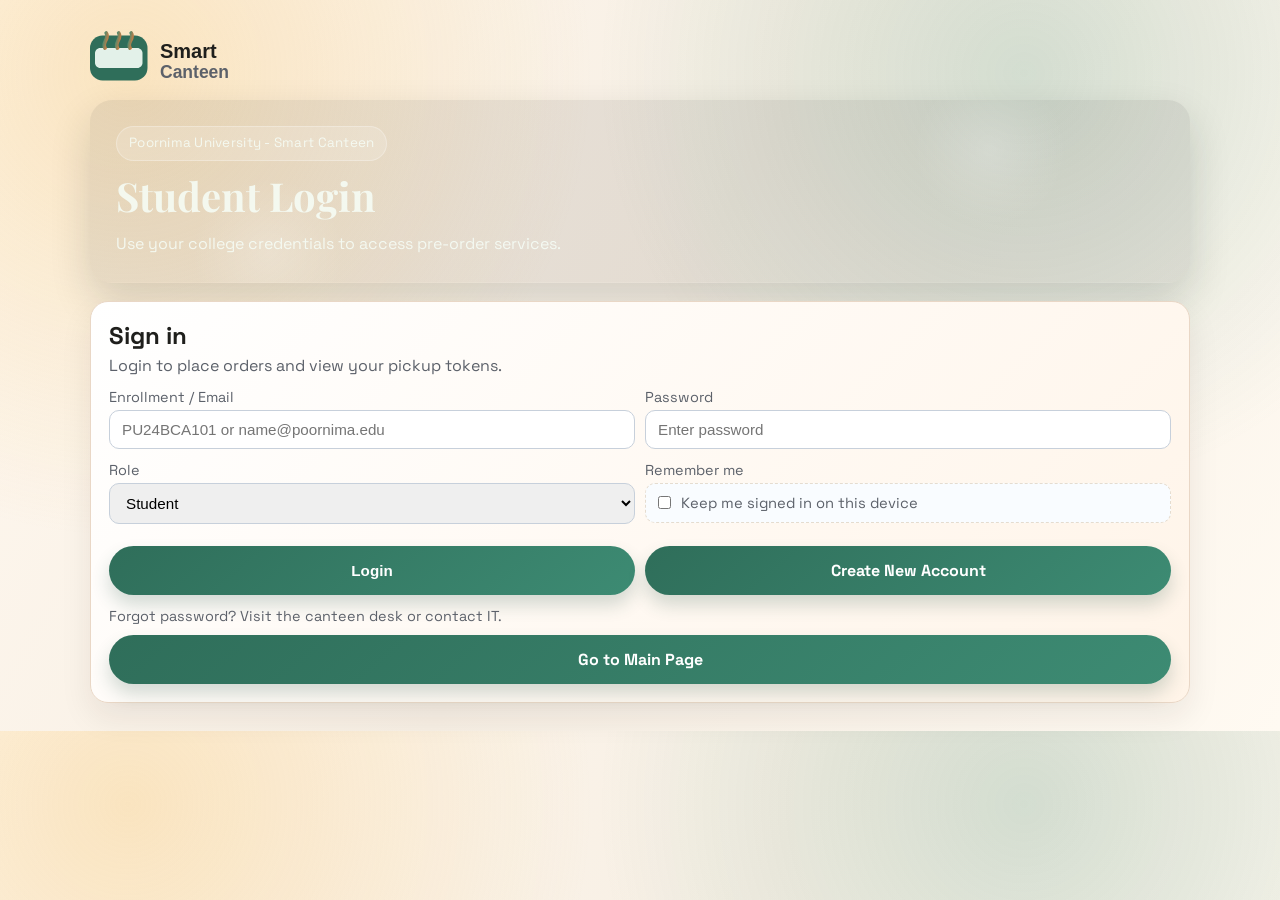
==== login.html @ 9e7d4687 "Add files via upload" ====
<!DOCTYPE html>
<html lang="en">
<head>
    <meta charset="UTF-8">
    <meta name="viewport" content="width=device-width, initial-scale=1.0">
    <title>Smart Canteen - Login</title>
    <link rel="stylesheet" href="style.css">
</head>
<body>
    <div class="topbar">
        <img src="logo.svg" alt="Smart Canteen logo" class="logo">
    </div>
    <main class="page">
        <header class="hero">
            <p class="badge">Poornima University - Smart Canteen</p>
            <h1>Student Login</h1>
            <p>Use your college credentials to access pre-order services.</p>
        </header>

        <section class="panel login-panel">
            <div class="panel-head">
                <h2>Sign in</h2>
                <p>Login to place orders and view your pickup tokens.</p>
            </div>
            <form id="loginForm" class="login-form">
                <div class="row">
                    <div class="field">
                        <label for="loginId">Enrollment / Email</label>
                        <input id="loginId" type="text" required placeholder="PU24BCA101 or name@poornima.edu">
                    </div>
                    <div class="field">
                        <label for="loginPassword">Password</label>
                        <input id="loginPassword" type="password" required placeholder="Enter password">
                    </div>
                </div>

                <div class="row">
                    <div class="field small">
                        <label for="role">Role</label>
                        <select id="role" required>
                            <option value="">Select role</option>
                            <option value="Student" selected>Student</option>
                            <option value="Faculty">Faculty</option>
                        </select>
                    </div>
                    <div class="field">
                        <label for="rememberMe">Remember me</label>
                        <div class="checkbox-wrap">
                            <input id="rememberMe" type="checkbox">
                            <span>Keep me signed in on this device</span>
                        </div>
                    </div>
                </div>

                <div class="row action-row">
                    <button type="submit" class="primary-btn">Login</button>
                    <a class="secondary-btn btn-link" href="signup.html">Create New Account</a>
                </div>
                <p class="login-help">Forgot password? Visit the canteen desk or contact IT.</p>
            </form>
            <div class="row action-row">
                <a class="secondary-btn btn-link" href="smartcanteen.html">Go to Main Page</a>
            </div>
        </section>
    </main>
    <script>
        const loginForm = document.getElementById("loginForm");

        loginForm.addEventListener("submit", (event) => {
            event.preventDefault();
            window.location.href = "smartcanteen.html";
        });
    </script>
</body>
</html>
---- style.css ----
@import url("https://fonts.googleapis.com/css2?family=Space+Grotesk:wght@400;500;600;700&family=Playfair+Display:wght@600&display=swap");

:root {
    --bg: #fbf5ee;
    --surface: #ffffff;
    --text: #1f1f1c;
    --muted: #5c616a;
    --line: #e5dccf;
    --brand: #2f6e5a;
    --brand-2: #3d8b73;
    --accent: #e07a3c;
    --accent-2: #f3c26b;
    --ok: #166534;
    --shadow: 0 18px 40px rgba(24, 38, 31, 0.16);
}

* {
    box-sizing: border-box;
    margin: 0;
    padding: 0;
}

body {
    font-family: "Space Grotesk", "Segoe UI", Tahoma, Geneva, Verdana, sans-serif;
    color: var(--text);
    background:
        radial-gradient(circle at 10% 10%, rgba(243, 194, 107, 0.35) 0%, transparent 35%),
        radial-gradient(circle at 80% 10%, rgba(61, 139, 115, 0.2) 0%, transparent 35%),
        linear-gradient(120deg, #fff8ef 0%, #f7efe4 50%, #fffaf2 100%);
    padding: 28px;
}

.topbar {
    width: min(1100px, 100%);
    margin: 0 auto 12px;
    display: flex;
    align-items: center;
    justify-content: space-between;
    gap: 14px;
}

.order-topbar {
    display: grid;
    grid-template-columns: 1fr auto 1fr;
    align-items: center;
}

.logo {
    width: 150px;
    height: auto;
}

.traffic-indicator {
    display: inline-flex;
    align-items: center;
    gap: 8px;
    padding: 8px 14px;
    border-radius: 999px;
    border: 1px solid var(--line);
    background: rgba(255, 255, 255, 0.9);
    color: var(--text);
    font-weight: 600;
    font-size: 0.95rem;
    box-shadow: 0 8px 16px rgba(36, 31, 22, 0.08);
    justify-self: center;
}

.traffic-dot {
    width: 10px;
    height: 10px;
    border-radius: 50%;
    background: #22c55e;
    box-shadow: 0 0 0 0 rgba(34, 197, 94, 0.7);
    animation: trafficPulse 1.8s ease-out infinite;
}

.topbar-spacer {
    width: 150px;
    justify-self: end;
}

@keyframes trafficPulse {
    0% {
        box-shadow: 0 0 0 0 rgba(34, 197, 94, 0.7);
    }
    70% {
        box-shadow: 0 0 0 8px rgba(34, 197, 94, 0);
    }
    100% {
        box-shadow: 0 0 0 0 rgba(34, 197, 94, 0);
    }
}

.topbar-link {
    display: inline-flex;
    align-items: center;
    gap: 10px;
    padding: 10px 14px;
    border-radius: 999px;
    background: rgba(255, 255, 255, 0.9);
    color: var(--text);
    text-decoration: none;
    font-weight: 600;
    border: 1px solid var(--line);
    box-shadow: 0 8px 16px rgba(36, 31, 22, 0.08);
    transition: transform 0.2s ease, box-shadow 0.2s ease;
}

.topbar-link:hover {
    transform: translateY(-1px);
    box-shadow: 0 12px 22px rgba(36, 31, 22, 0.12);
}

.topbar-link-icon {
    width: 34px;
    height: 34px;
    display: grid;
    place-items: center;
    border-radius: 50%;
    background: linear-gradient(140deg, var(--brand), var(--brand-2));
    color: #fff;
}

.topbar-link-icon svg {
    width: 18px;
    height: 18px;
    fill: currentColor;
}

.page {
    width: min(1100px, 100%);
    margin: 0 auto;
    display: grid;
    gap: 18px;
}

.hero {
    position: relative;
    background:
        linear-gradient(0deg, rgba(0, 0, 0, 0.08), rgba(0, 0, 0, 0.08)),
        url("https://images.unsplash.com/photo-1509722747041-616f39b57569?auto=format&fit=crop&w=1600&q=80");
    background-size: cover;
    background-position: center;
    color: rgba(247, 255, 249, 0.82);
    border-radius: 22px;
    padding: 26px;
    box-shadow: var(--shadow);
    overflow: hidden;
}

.badge {
    display: inline-block;
    background: rgba(255, 255, 255, 0.16);
    border: 1px solid rgba(255, 255, 255, 0.28);
    border-radius: 999px;
    padding: 6px 12px;
    font-size: 0.84rem;
    margin-bottom: 8px;
    letter-spacing: 0.02em;
}

.hero h1 {
    font-family: "Playfair Display", "Space Grotesk", serif;
    font-size: clamp(1.7rem, 4vw, 2.5rem);
    margin-bottom: 10px;
}

.hero p {
    line-height: 1.55;
    max-width: 860px;
}

.hero-points {
    display: flex;
    flex-wrap: wrap;
    gap: 10px;
    margin-top: 14px;
}

.hero-actions {
    margin-top: 16px;
    max-width: 220px;
}

.hero-points span {
    background: rgba(255, 255, 255, 0.12);
    border: 1px solid rgba(255, 255, 255, 0.22);
    padding: 6px 10px;
    border-radius: 10px;
    font-size: 0.9rem;
}

.hero::before,
.hero::after {
    content: "";
    position: absolute;
    width: 180px;
    height: 180px;
    background: radial-gradient(circle, rgba(255, 255, 255, 0.4), transparent 60%);
    opacity: 0.5;
    border-radius: 50%;
    pointer-events: none;
}

.hero::before {
    top: -40px;
    right: 10%;
}

.hero::after {
    bottom: -60px;
    left: 8%;
}

.hero > * {
    position: relative;
    z-index: 1;
}

.panel {
    background: var(--surface);
    border-radius: 18px;
    border: 1px solid var(--line);
    padding: 18px;
    box-shadow: 0 14px 32px rgba(36, 31, 22, 0.08);
}

.panel-head h2 {
    margin-bottom: 4px;
}

.panel-head p {
    color: var(--muted);
    margin-bottom: 12px;
}

.menu-grid {
    display: grid;
    grid-template-columns: repeat(auto-fit, minmax(210px, 1fr));
    gap: 14px;
}

.menu-card {
    border: 1px solid var(--line);
    border-radius: 14px;
    overflow: hidden;
    background: #fff;
    display: grid;
    transition: transform 0.2s ease, box-shadow 0.2s ease;
}

.menu-card:hover {
    transform: translateY(-4px);
    box-shadow: 0 16px 30px rgba(36, 31, 22, 0.15);
}

.menu-card img {
    width: 100%;
    height: 140px;
    object-fit: cover;
    background: #eef2f5;
}

.menu-body {
    padding: 12px;
    display: grid;
    gap: 8px;
}

.menu-meta {
    display: flex;
    justify-content: space-between;
    align-items: center;
    gap: 8px;
}

.menu-cat {
    font-size: 0.78rem;
    color: #4d5768;
    background: #edf2f7;
    border-radius: 999px;
    padding: 3px 9px;
}

.menu-price {
    color: #b45309;
    font-weight: 700;
}

.pick-btn {
    border: none;
    border-radius: 9px;
    padding: 9px;
    font-weight: 600;
    background: linear-gradient(140deg, var(--brand), var(--brand-2));
    color: #fff;
    cursor: pointer;
    transition: transform 0.2s ease, box-shadow 0.2s ease;
}

.pick-btn:hover {
    transform: translateY(-1px);
    box-shadow: 0 8px 16px rgba(33, 87, 71, 0.25);
}

.order-form {
    display: grid;
    gap: 12px;
}

.login-panel {
    border: 1px solid #e9d7c6;
    background: linear-gradient(135deg, #ffffff, #fff4e8);
}

.login-form {
    display: grid;
    gap: 12px;
}

.checkbox-wrap {
    display: flex;
    align-items: center;
    gap: 10px;
    border: 1px dashed var(--line);
    border-radius: 10px;
    padding: 10px 12px;
    background: #f9fcff;
    color: var(--muted);
    font-size: 0.92rem;
}

.checkbox-wrap input {
    width: auto;
    accent-color: #0b7ec2;
}

.login-help {
    color: var(--muted);
    font-size: 0.9rem;
}

.row {
    display: grid;
    grid-template-columns: repeat(auto-fit, minmax(220px, 1fr));
    gap: 10px;
}

.field.small {
    min-width: 140px;
}

label {
    display: block;
    margin-bottom: 4px;
    font-size: 0.9rem;
    color: var(--muted);
}

input,
select,
button {
    width: 100%;
    border: 1px solid #c7d0db;
    border-radius: 10px;
    padding: 10px 12px;
    font-size: 0.95rem;
    transition: border-color 0.2s ease, box-shadow 0.2s ease;
}

input:focus,
select:focus {
    outline: 2px solid #97d5ff;
    border-color: #0b7ec2;
}

input[readonly] {
    background: #f4f7fa;
    color: #3d4a58;
}

.bill-box {
    border: 1px dashed var(--accent);
    border-radius: 12px;
    background: #fff5e1;
    padding: 10px;
    font-weight: 700;
}

.primary-btn,
.secondary-btn {
    border: none;
    border-radius: 999px;
    padding: 14px 18px;
    font-weight: 700;
    cursor: pointer;
    transition: transform 0.2s ease;
    box-shadow: 0 10px 18px rgba(33, 87, 71, 0.2);
}

.primary-btn {
    background: linear-gradient(140deg, var(--brand), var(--brand-2));
    color: #fff;
}

.secondary-btn {
    background: linear-gradient(140deg, var(--brand), var(--brand-2));
    color: #fff;
}

.primary-btn:hover,
.secondary-btn:hover {
    transform: translateY(-1px);
}

.proceed-btn {
    padding: 14px 18px;
    font-size: 1.05rem;
}

.success-msg {
    color: var(--ok);
    font-weight: 700;
    min-height: 1.2rem;
}

.orders-list {
    list-style: none;
    display: grid;
    gap: 8px;
}

.orders-list li {
    border: 1px solid var(--line);
    background: #fffaf4;
    border-radius: 10px;
    padding: 10px;
}

@media (max-width: 680px) {
    body {
        padding: 12px;
    }

    .hero,
    .panel {
        padding: 14px;
    }

    .menu-card img {
        height: 120px;
    }
}

.action-row {
    grid-template-columns: repeat(auto-fit, minmax(220px, 1fr));
    margin-top: 10px;
}


.btn-link {
    display: flex;
    align-items: center;
    justify-content: center;
    text-align: center;
    text-decoration: none;
}

.cart-box {
    margin-top: 10px;
    border: 1px solid var(--line);
    border-radius: 12px;
    background: #fffaf4;
    padding: 10px;
}

.cart-box h3 {
    font-size: 1rem;
    margin-bottom: 8px;
}

.cart-list {
    list-style: none;
    display: grid;
    gap: 8px;
}

.cart-item {
    border: 1px solid var(--line);
    border-radius: 10px;
    background: #ffffff;
    padding: 8px 10px;
    display: flex;
    justify-content: space-between;
    align-items: center;
    gap: 8px;
}

.site-footer {
    width: min(1100px, 100%);
    margin: 24px auto 0;
    background: #f2f0f4;
    border-radius: 20px;
    padding: 24px;
    border: 1px solid #e2dde6;
}

.footer-grid {
    display: grid;
    grid-template-columns: 1.2fr repeat(3, minmax(160px, 1fr));
    gap: 20px;
}

.footer-brand {
    display: grid;
    gap: 10px;
}

.footer-logo {
    width: 140px;
    height: auto;
}

.footer-copy {
    color: var(--muted);
    font-size: 0.92rem;
}

.footer-col h3 {
    font-size: 1rem;
    margin-bottom: 10px;
}

.footer-col ul {
    list-style: none;
    display: grid;
    gap: 8px;
}

.footer-col a {
    text-decoration: none;
    color: var(--muted);
    font-size: 0.95rem;
}

.footer-col a:hover {
    color: var(--text);
}

.social-links {
    display: flex;
    gap: 10px;
}

.social-btn {
    width: 36px;
    height: 36px;
    border-radius: 50%;
    border: 1px solid #d7d1db;
    display: grid;
    place-items: center;
    background: #ffffff;
    color: #2d2a32;
    transition: transform 0.2s ease, box-shadow 0.2s ease;
}

.social-btn svg {
    width: 18px;
    height: 18px;
    fill: currentColor;
}

.social-btn:hover {
    transform: translateY(-1px);
    box-shadow: 0 8px 16px rgba(30, 30, 30, 0.12);
}

.footer-downloads {
    margin-top: 18px;
    padding-top: 16px;
    border-top: 1px solid #ded8e3;
    display: flex;
    flex-wrap: wrap;
    align-items: center;
    justify-content: space-between;
    gap: 12px;
}

.footer-downloads p {
    font-weight: 600;
}

.store-links {
    display: flex;
    gap: 12px;
    flex-wrap: wrap;
}

.store-badge {
    display: inline-flex;
    align-items: center;
    gap: 10px;
    padding: 10px 14px;
    border-radius: 12px;
    background: #111113;
    color: #ffffff;
    text-decoration: none;
    font-weight: 600;
    min-width: 180px;
}

.store-badge small {
    display: block;
    font-size: 0.72rem;
    opacity: 0.8;
    font-weight: 500;
    letter-spacing: 0.02em;
}

.badge-icon {
    width: 32px;
    height: 32px;
    border-radius: 10px;
    background: #2a2a2e;
    display: grid;
    place-items: center;
    font-weight: 700;
    color: #ffffff;
}

.badge-icon svg {
    width: 20px;
    height: 20px;
    display: block;
    fill: currentColor;
}

@media (max-width: 860px) {
    .footer-grid {
        grid-template-columns: 1fr 1fr;
    }
}

@media (max-width: 600px) {
    .footer-grid {
        grid-template-columns: 1fr;
    }

    .footer-downloads {
        align-items: flex-start;
    }
}

.remove-btn {
    width: auto;
    border: none;
    border-radius: 8px;
    padding: 6px 10px;
    font-size: 0.8rem;
    background: #ef4444;
    color: #fff;
    cursor: pointer;
}

.panel,
.hero,
.menu-card {
    animation: riseIn 0.5s ease both;
}

@keyframes riseIn {
    from {
        opacity: 0;
        transform: translateY(10px);
    }
    to {
        opacity: 1;
        transform: translateY(0);
    }
}
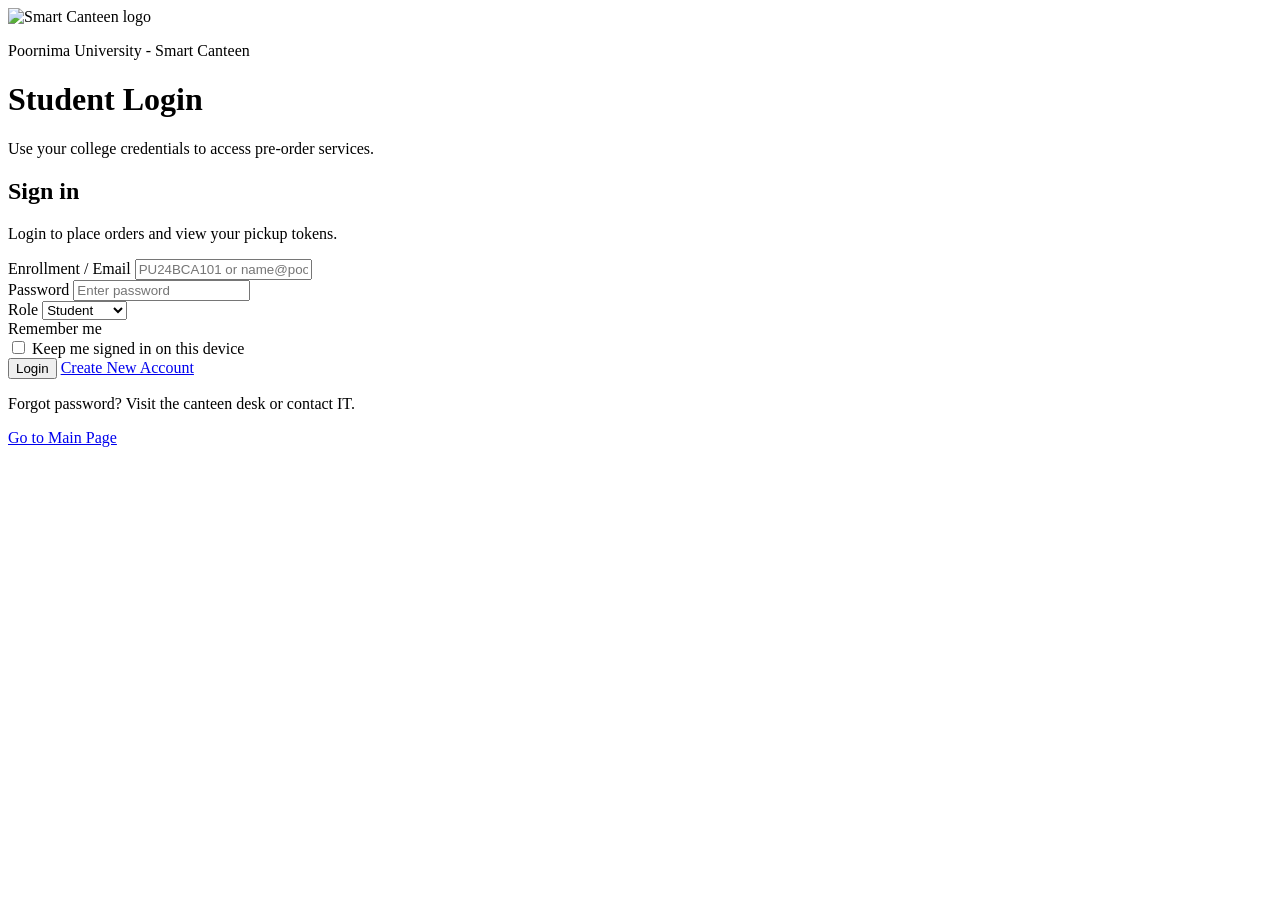
==== commit 1458f95a: "Add base URL for relative links in login.html" ====
--- a/login.html
+++ b/login.html
@@ -4,6 +4,7 @@
     <meta charset="UTF-8">
     <meta name="viewport" content="width=device-width, initial-scale=1.0">
     <title>Smart Canteen - Login</title>
+    <base href="/smart-canteen/">
     <link rel="stylesheet" href="style.css">
 </head>
 <body>
@@ -59,7 +60,7 @@
                 <p class="login-help">Forgot password? Visit the canteen desk or contact IT.</p>
             </form>
             <div class="row action-row">
-                <a class="secondary-btn btn-link" href="smartcanteen.html">Go to Main Page</a>
+                <a class="secondary-btn btn-link" href="/smart-canteen/">Go to Main Page</a>
             </div>
         </section>
     </main>
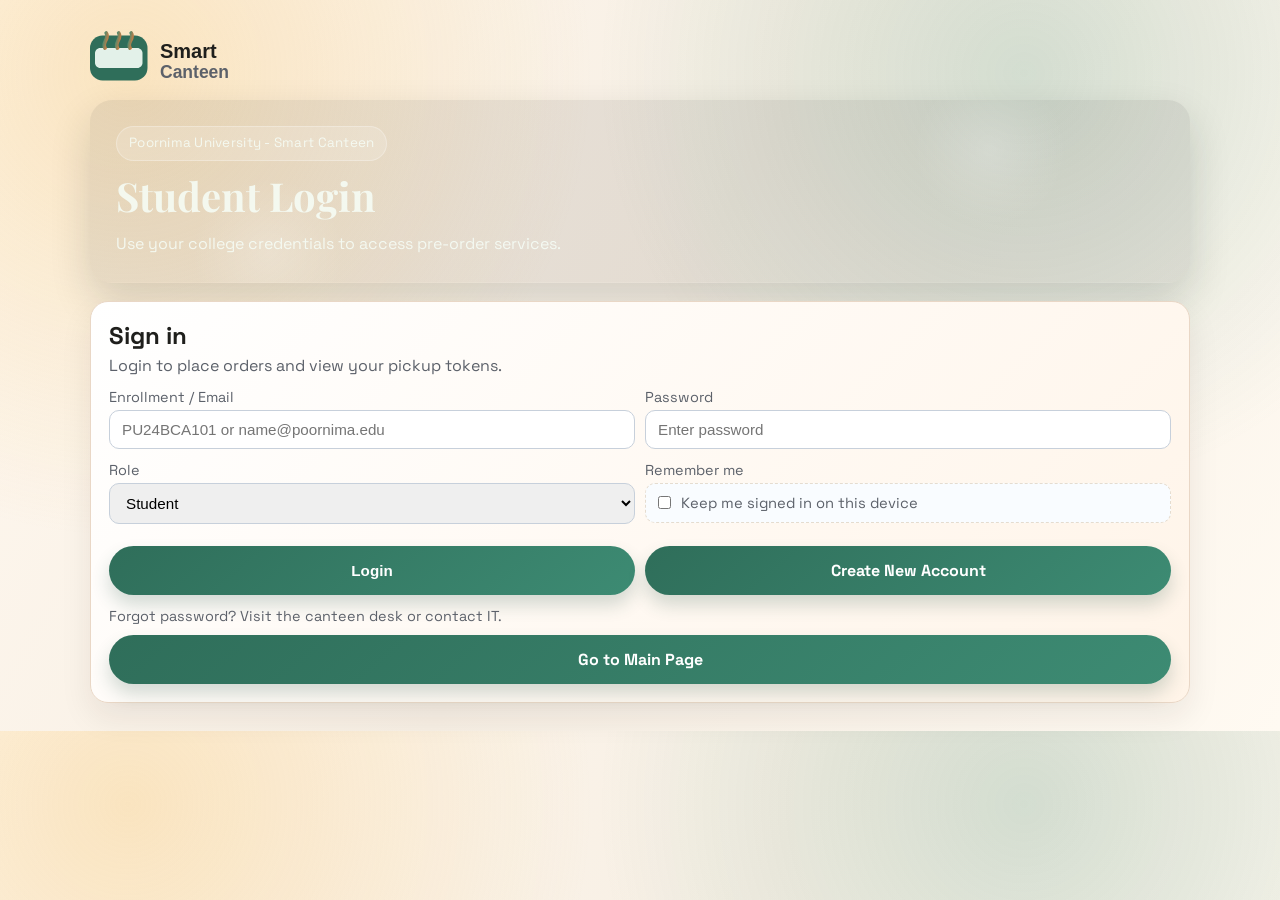
==== commit 22be7a60: "Update login.html" ====
--- a/login.html
+++ b/login.html
@@ -4,7 +4,7 @@
     <meta charset="UTF-8">
     <meta name="viewport" content="width=device-width, initial-scale=1.0">
     <title>Smart Canteen - Login</title>
-    <base href="/smart-canteen/">
+    <!-- <base href="/smart-canteen/"> -->
     <link rel="stylesheet" href="style.css">
 </head>
 <body>
